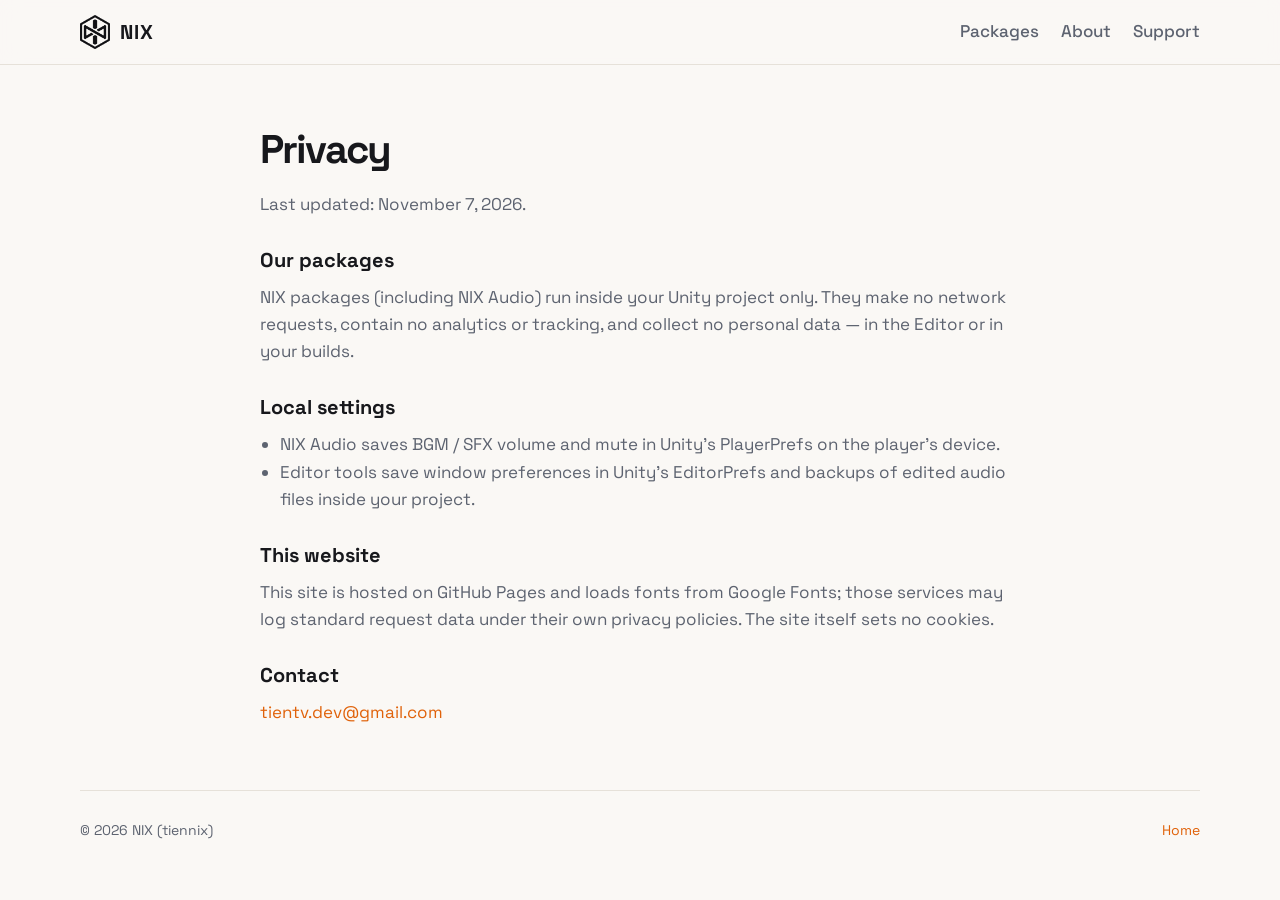
==== privacy.html @ 2994ccc5 "Add NIX Unity Packages publisher site Co-Authored-By: Claude Opus 5.5 <noreply@anthropic.com>" ====
<!doctype html>
<html lang="en">
<head>
<meta charset="utf-8">
<meta name="viewport" content="width=device-width, initial-scale=1">
<title>Privacy — NIX Unity Packages</title>
<link rel="icon" href="assets/favicon.png">
<link href="https://fonts.googleapis.com/css2?family=JetBrains+Mono:wght@500&family=Space+Grotesk:wght@400;500;600;700&display=swap" rel="stylesheet">
<link rel="stylesheet" href="style.css">
</head>
<body>
<header class="top">
  <div class="wrap top-row">
    <a class="brand" href="./"><span class="logo" role="img" aria-label="NIX logo"></span><span>NIX</span></a>
    <nav><a href="./#packages">Packages</a><a href="./#about">About</a><a href="./#support">Support</a></nav>
  </div>
</header>
<main class="wrap page">
  <h1>Privacy</h1>
  <p>Last updated: November 7, 2026.</p>
  <h2>Our packages</h2>
  <p>NIX packages (including NIX Audio) run inside your Unity project only. They make no network requests, contain no analytics or tracking, and collect no personal data — in the Editor or in your builds.</p>
  <h2>Local settings</h2>
  <ul>
    <li>NIX Audio saves BGM / SFX volume and mute in Unity's PlayerPrefs on the player's device.</li>
    <li>Editor tools save window preferences in Unity's EditorPrefs and backups of edited audio files inside your project.</li>
  </ul>
  <h2>This website</h2>
  <p>This site is hosted on GitHub Pages and loads fonts from Google Fonts; those services may log standard request data under their own privacy policies. The site itself sets no cookies.</p>
  <h2>Contact</h2>
  <p><a href="mailto:tientv.dev@gmail.com">tientv.dev@gmail.com</a></p>
</main>
<footer class="wrap foot">
  <span>© 2026 NIX (tiennix)</span>
  <span><a href="./">Home</a></span>
</footer>
</body>
</html>
---- style.css ----
:root {
  --bg: #0b0c10;
  --panel: #14161d;
  --line: #262a35;
  --text: #f4f1ec;
  --muted: #a3a9b4;
  --orange: #ff7a1a;
  --code: #10121a;
  --logo: url("assets/logo_white.png");
}
@media (prefers-color-scheme: light) {
  :root {
    --bg: #faf8f5;
    --panel: #ffffff;
    --line: #e6e1d9;
    --text: #17181c;
    --muted: #5d6370;
    --orange: #e0620a;
    --code: #17181c;
    --logo: url("assets/logo_dark.png");
  }
}

* { box-sizing: border-box; margin: 0; padding: 0; }
html { scroll-behavior: smooth; }
body {
  background: var(--bg);
  color: var(--text);
  font: 17px/1.6 "Space Grotesk", system-ui, sans-serif;
  -webkit-font-smoothing: antialiased;
}
a { color: var(--orange); text-decoration: none; }
a:hover { text-decoration: underline; }
img { max-width: 100%; height: auto; display: block; }
.o { color: var(--orange); }
.wrap { width: min(1120px, 100% - 32px); margin-inline: auto; }

.top { position: sticky; top: 0; z-index: 5; background: color-mix(in srgb, var(--bg) 88%, transparent); backdrop-filter: blur(10px); border-bottom: 1px solid var(--line); }
.top-row { display: flex; align-items: center; justify-content: space-between; height: 64px; }
.brand { display: flex; align-items: center; gap: 10px; color: var(--text); font-weight: 700; font-size: 20px; letter-spacing: 1px; }
.brand:hover { text-decoration: none; }
.logo { width: 30px; height: 34px; background: var(--logo) center / contain no-repeat; }
nav { display: flex; gap: 22px; }
nav a { color: var(--muted); font-weight: 500; }
nav a:hover { color: var(--text); text-decoration: none; }

.hero { padding: 96px 0 72px; }
.eyebrow { color: var(--muted); text-transform: uppercase; letter-spacing: 4px; font-size: 13px; margin-bottom: 14px; }
h1 { font-size: clamp(36px, 6vw, 68px); line-height: 1.04; letter-spacing: -2px; }
.lead { max-width: 640px; margin-top: 22px; color: var(--muted); font-size: 19px; }
.actions { display: flex; flex-wrap: wrap; gap: 12px; margin-top: 28px; }
.btn { display: inline-block; padding: 11px 20px; border-radius: 10px; border: 1px solid var(--line); color: var(--text); font-weight: 600; background: var(--panel); }
.btn:hover { border-color: var(--orange); text-decoration: none; }
.btn.primary { background: var(--orange); border-color: var(--orange); color: #0b0c10; }

.section-title { font-size: 14px; text-transform: uppercase; letter-spacing: 4px; color: var(--muted); font-weight: 600; margin-bottom: 24px; }
section { padding: 40px 0; }

.product { display: grid; grid-template-columns: 1.05fr 1fr; gap: 40px; align-items: start; background: var(--panel); border: 1px solid var(--line); border-radius: 22px; padding: 28px; }
.product-art img { border-radius: 14px; }
.badges { display: flex; flex-wrap: wrap; gap: 8px; margin-bottom: 14px; }
.badge { font-size: 13px; padding: 3px 10px; border-radius: 999px; border: 1px solid var(--line); color: var(--muted); }
.badge.soon { border-color: var(--orange); color: var(--orange); }
.product h3 { font-size: 44px; letter-spacing: -1px; line-height: 1; }
.summary { margin-top: 14px; font-size: 18px; }
.code { margin-top: 18px; padding: 16px 18px; background: var(--code); color: #e9e6e0; border-radius: 12px; font: 14px/1.6 "JetBrains Mono", ui-monospace, monospace; overflow-x: auto; }
.features { list-style: none; margin-top: 18px; display: grid; gap: 8px; }
.features li { padding-left: 18px; position: relative; color: var(--muted); }
.features li::before { content: ""; position: absolute; left: 0; top: 10px; width: 8px; height: 8px; border-radius: 2px; background: var(--orange); }
.features b { color: var(--text); font-weight: 600; }
.meta { margin-top: 16px; font-size: 14px; color: var(--muted); }

.videos { display: grid; grid-template-columns: 1fr 1fr; gap: 20px; margin-top: 24px; }
.video { position: relative; border-radius: 14px; overflow: hidden; border: 1px solid var(--line); }
.video span { position: absolute; left: 12px; bottom: 12px; background: rgba(11, 12, 16, .85); color: #f4f1ec; padding: 4px 10px; border-radius: 8px; font-size: 14px; }
.video:hover { border-color: var(--orange); }
.shots { display: grid; grid-template-columns: repeat(3, 1fr); gap: 16px; margin-top: 20px; }
.shots img { border-radius: 10px; border: 1px solid var(--line); }

.next { margin-top: 24px; padding: 22px 26px; border: 1px dashed var(--line); border-radius: 16px; color: var(--muted); }
.next .eyebrow { margin-bottom: 6px; }

.two-col { display: grid; grid-template-columns: 200px 1fr; gap: 24px; border-top: 1px solid var(--line); }
.two-col p + p { margin-top: 12px; }
.two-col p { color: var(--muted); max-width: 720px; }
.two-col b { color: var(--text); }

.foot { display: flex; justify-content: space-between; flex-wrap: wrap; gap: 8px; padding: 28px 0 40px; border-top: 1px solid var(--line); color: var(--muted); font-size: 14px; }

.page { padding: 64px 0; max-width: 760px; }
.page h1 { font-size: 40px; margin-bottom: 20px; }
.page h2 { font-size: 20px; margin: 26px 0 8px; }
.page p, .page li { color: var(--muted); }
.page ul { padding-left: 20px; }

@media (max-width: 860px) {
  .product { grid-template-columns: 1fr; padding: 18px; gap: 22px; }
  .videos, .shots { grid-template-columns: 1fr; }
  .two-col { grid-template-columns: 1fr; gap: 6px; }
  nav { gap: 14px; }
  .hero { padding: 64px 0 48px; }
}

/* Grid children may shrink below their content width (long code lines scroll instead of widening the page). */
.product > *, .two-col > *, .videos > *, .shots > * { min-width: 0; }
h1, .summary, .lead { overflow-wrap: anywhere; }
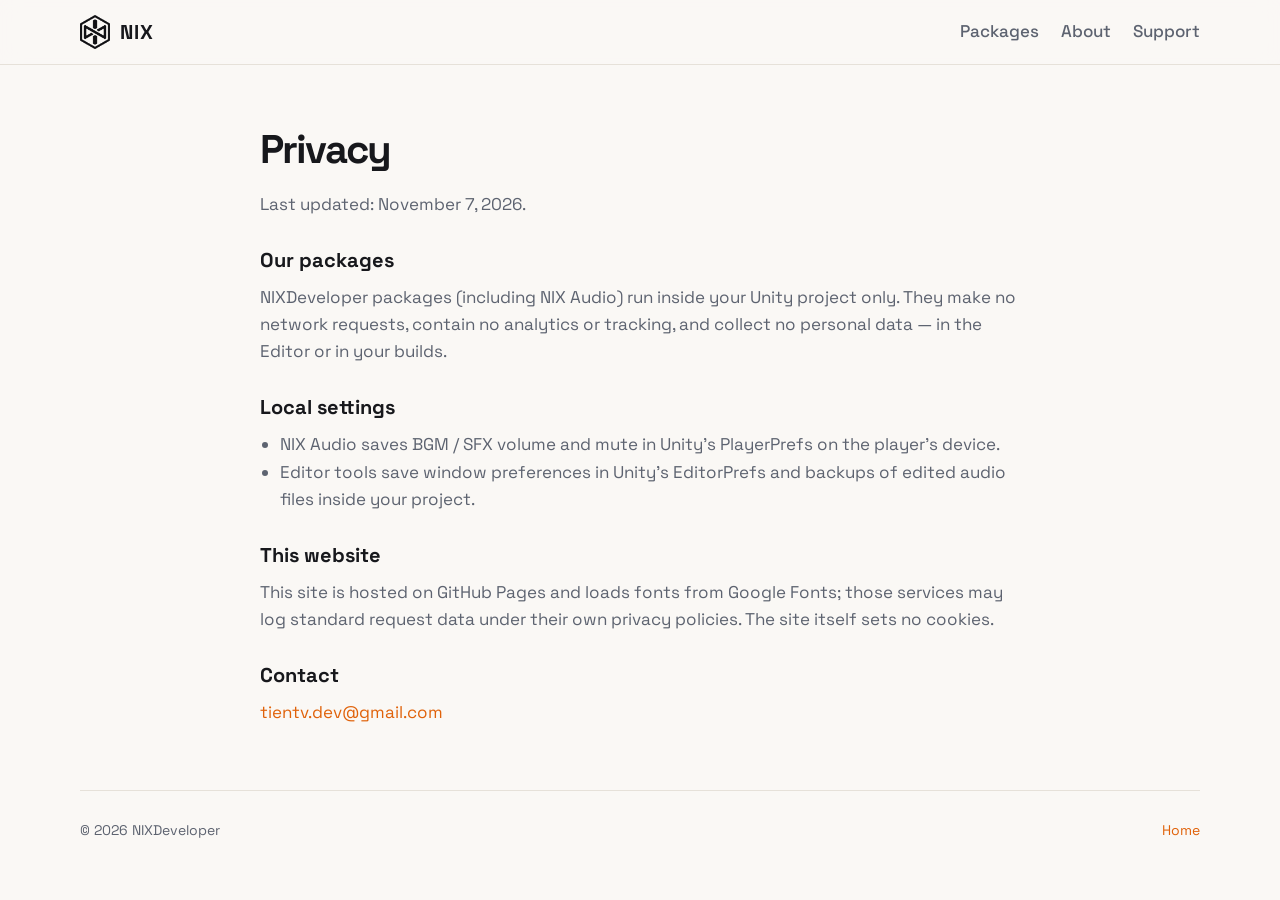
==== commit 8ff35d82: "Use NIXDeveloper name and a general headline Co-Authored-By: Claude Opus 5.5 <noreply@anthropic.com>" ====
--- a/privacy.html
+++ b/privacy.html
@@ -3,7 +3,7 @@
 <head>
 <meta charset="utf-8">
 <meta name="viewport" content="width=device-width, initial-scale=1">
-<title>Privacy — NIX Unity Packages</title>
+<title>Privacy — NIXDeveloper</title>
 <link rel="icon" href="assets/favicon.png">
 <link href="https://fonts.googleapis.com/css2?family=JetBrains+Mono:wght@500&family=Space+Grotesk:wght@400;500;600;700&display=swap" rel="stylesheet">
 <link rel="stylesheet" href="style.css">
@@ -19,7 +19,7 @@
   <h1>Privacy</h1>
   <p>Last updated: November 7, 2026.</p>
   <h2>Our packages</h2>
-  <p>NIX packages (including NIX Audio) run inside your Unity project only. They make no network requests, contain no analytics or tracking, and collect no personal data — in the Editor or in your builds.</p>
+  <p>NIXDeveloper packages (including NIX Audio) run inside your Unity project only. They make no network requests, contain no analytics or tracking, and collect no personal data — in the Editor or in your builds.</p>
   <h2>Local settings</h2>
   <ul>
     <li>NIX Audio saves BGM / SFX volume and mute in Unity's PlayerPrefs on the player's device.</li>
@@ -31,7 +31,7 @@
   <p><a href="mailto:tientv.dev@gmail.com">tientv.dev@gmail.com</a></p>
 </main>
 <footer class="wrap foot">
-  <span>© 2026 NIX (tiennix)</span>
+  <span>© 2026 NIXDeveloper</span>
   <span><a href="./">Home</a></span>
 </footer>
 </body>
